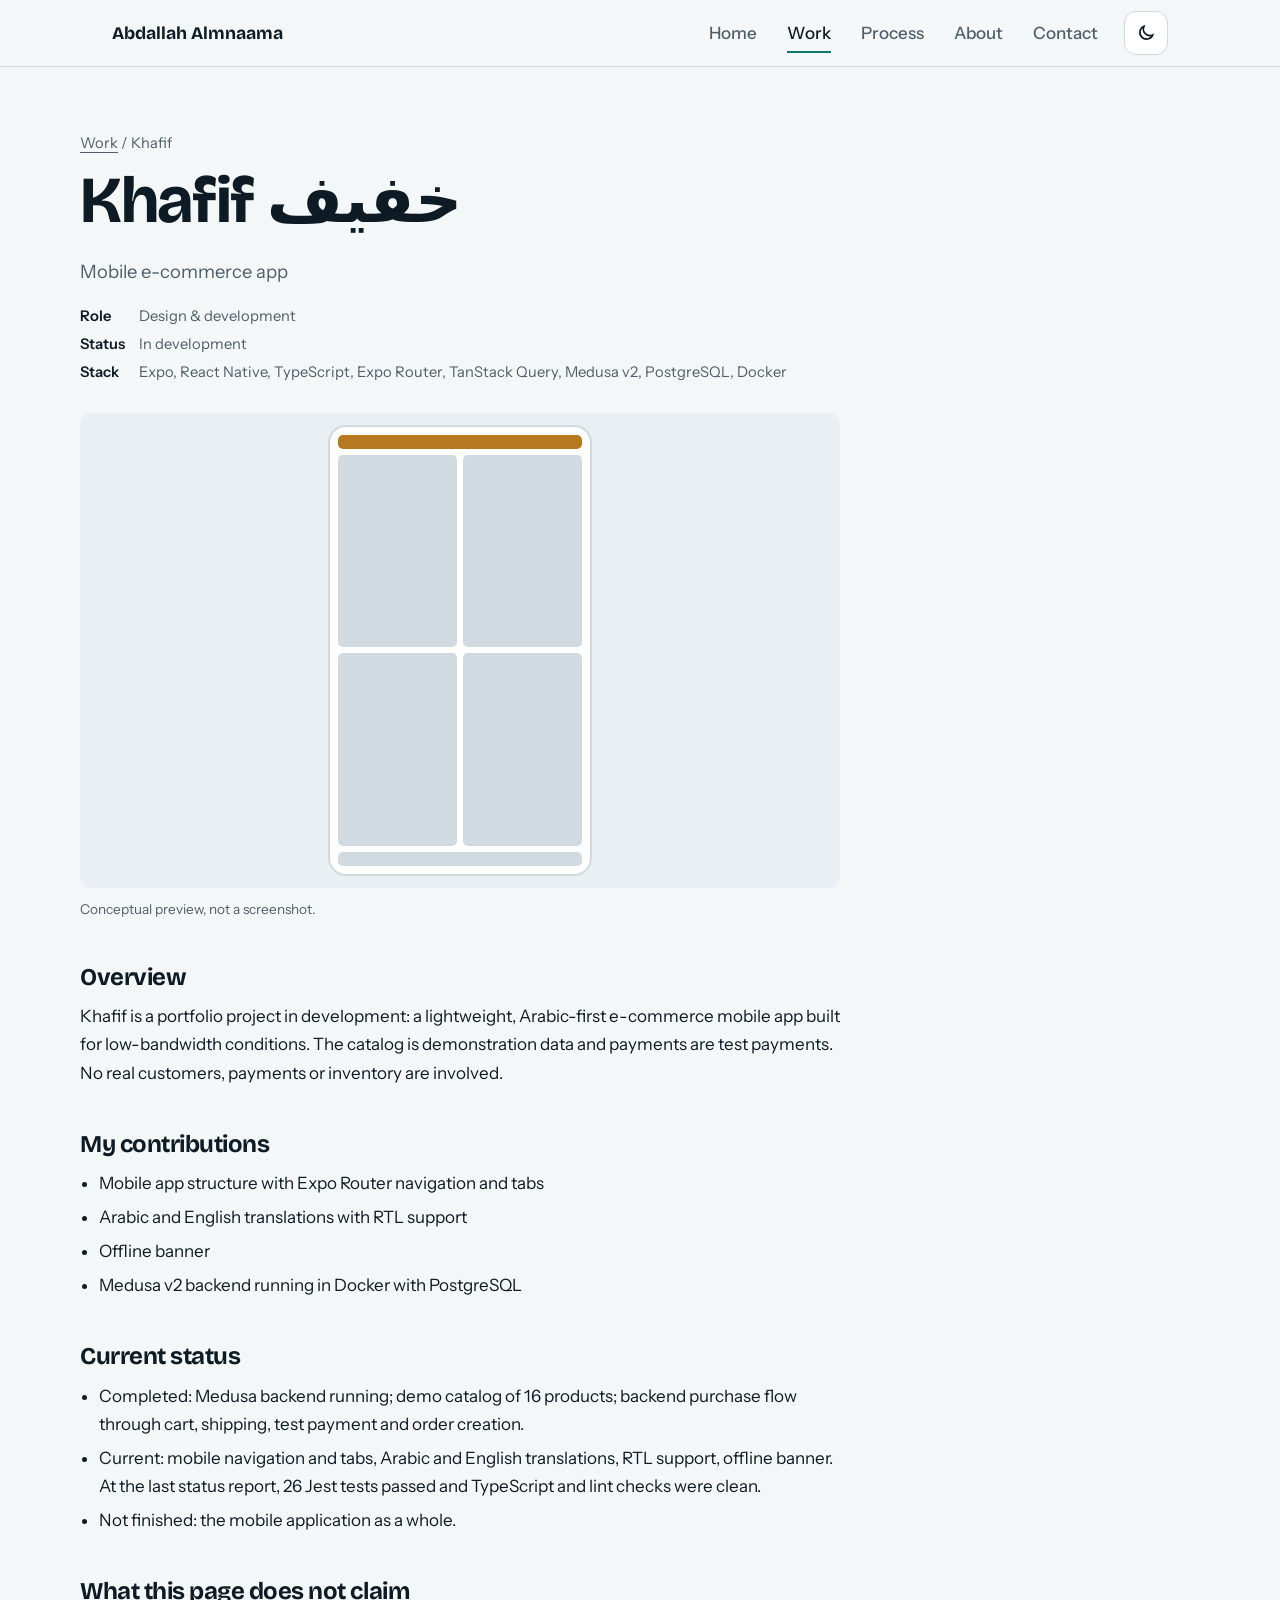
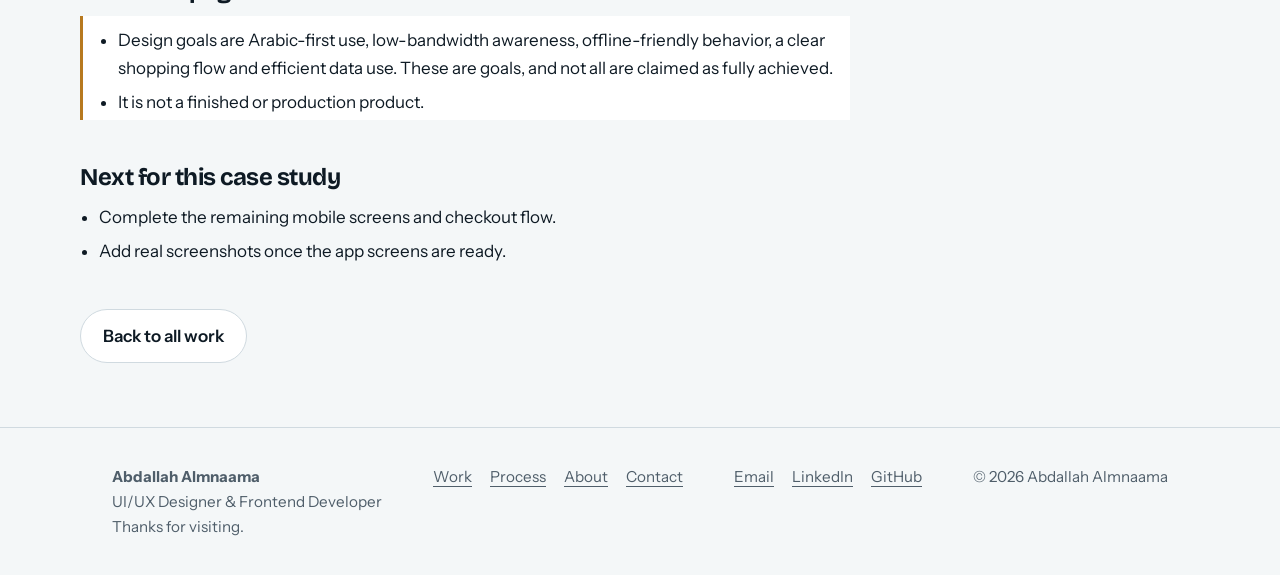
==== projects/khafif.html @ 8fb06981 "Initial portfolio site" ====
<!doctype html>
<html lang="en" data-theme="light">
<head>
<meta charset="utf-8"><meta name="viewport" content="width=device-width,initial-scale=1">
<title>Khafif case study · Abdallah Almnaama</title>
<meta name="description" content="A lightweight, Arabic-first, low-bandwidth shopping app, currently in development. The backend purchase flow works with demo data and test payments.">
<meta name="theme-color" content="#F4F7F8">
<meta property="og:type" content="website"><meta property="og:title" content="Khafif case study · Abdallah Almnaama"><meta property="og:description" content="A lightweight, Arabic-first, low-bandwidth shopping app, currently in development. The backend purchase flow works with demo data and test payments.">
<meta name="twitter:card" content="summary">
<link rel="icon" href="../assets/favicon.svg" type="image/svg+xml">
<link rel="preconnect" href="https://fonts.googleapis.com"><link rel="preconnect" href="https://fonts.gstatic.com" crossorigin>
<link rel="stylesheet" href="https://fonts.googleapis.com/css2?family=Bricolage+Grotesque:opsz,wght@12..96,500;12..96,700&family=Instrument+Sans:wght@400;500;600&display=swap">
<script>try{var t=localStorage.getItem('theme')||(matchMedia('(prefers-color-scheme: dark)').matches?'dark':'light');document.documentElement.dataset.theme=t}catch(e){}document.documentElement.classList.add('js')</script>
<link rel="stylesheet" href="../css/style.css">
<script src="../js/main.js" defer></script>
</head>
<body id="top">
<a class="skip" href="#main">Skip to content</a>
<header class="hd"><div class="w">
<a class="logo" href="../index.html">Abdallah Almnaama</a>
<nav class="nav" id="nav" aria-label="Primary"><a href="../index.html">Home</a><a href="../index.html#work" aria-current="true">Work</a><a href="../index.html#process">Process</a><a href="../index.html#about">About</a><a href="../index.html#contact">Contact</a></nav>
<button class="ib" id="theme" type="button" aria-label="Switch to dark theme"><svg class="moon" viewBox="0 0 24 24" aria-hidden="true"><path d="M20 14.5A8 8 0 0 1 9.5 4a8 8 0 1 0 10.5 10.5z"/></svg><svg class="sun" viewBox="0 0 24 24" aria-hidden="true"><circle cx="12" cy="12" r="4"/><path d="M12 2v2M12 20v2M4.9 4.9l1.4 1.4M17.7 17.7l1.4 1.4M2 12h2M20 12h2M4.9 19.1l1.4-1.4M17.7 6.3l1.4-1.4"/></svg></button>
<button class="ib menu" id="menu" type="button" aria-label="Menu" aria-expanded="false" aria-controls="nav"><svg viewBox="0 0 24 24" aria-hidden="true"><path d="M4 7h16M4 12h16M4 17h16"/></svg></button>
</div></header>
<main id="main" class="w cs"><p class="crumb"><a href="../index.html#work">Work</a> / Khafif</p>
<h1>Khafif <span lang="ar" dir="rtl">خفيف</span></h1><p class="lede">Mobile e-commerce app</p><dl class="facts"><dt>Role</dt><dd>Design &amp; development</dd><dt>Status</dt><dd>In development</dd><dt>Stack</dt><dd>Expo, React Native, TypeScript, Expo Router, TanStack Query, Medusa v2, PostgreSQL, Docker</dd></dl>
<div class="vis phone p3" role="img" aria-label="Conceptual mobile interface preview"><div class="ph"><span></span><div><i></i><i></i></div><div><i></i><i></i></div><span></span></div></div><small class="cap">Conceptual preview, not a screenshot.</small>
<section><h2>Overview</h2><p>Khafif is a portfolio project in development: a lightweight, Arabic-first e-commerce mobile app built for low-bandwidth conditions. The catalog is demonstration data and payments are test payments. No real customers, payments or inventory are involved.</p></section>
<section><h2>My contributions</h2><ul><li>Mobile app structure with Expo Router navigation and tabs</li><li>Arabic and English translations with RTL support</li><li>Offline banner</li><li>Medusa v2 backend running in Docker with PostgreSQL</li></ul></section>
<section><h2>Current status</h2><ul><li>Completed: Medusa backend running; demo catalog of 16 products; backend purchase flow through cart, shipping, test payment and order creation.</li><li>Current: mobile navigation and tabs, Arabic and English translations, RTL support, offline banner. At the last status report, 26 Jest tests passed and TypeScript and lint checks were clean.</li><li>Not finished: the mobile application as a whole.</li></ul></section>
<section><h2>What this page does not claim</h2><div class="note"><ul><li>Design goals are Arabic-first use, low-bandwidth awareness, offline-friendly behavior, a clear shopping flow and efficient data use. These are goals, and not all are claimed as fully achieved.</li><li>It is not a finished or production product.</li></ul></div></section>
<section><h2>Next for this case study</h2><ul><li>Complete the remaining mobile screens and checkout flow.</li><li>Add real screenshots once the app screens are ready.</li></ul></section>
<p style="margin-top:44px"><a class="btn" href="../index.html#work">Back to all work</a></p></main>
<footer class="ft"><div class="w">
<div><strong>Abdallah Almnaama</strong><br>UI/UX Designer &amp; Frontend Developer<br>Thanks for visiting.</div>
<ul aria-label="Footer"><li><a href="../index.html#work">Work</a></li><li><a href="../index.html#process">Process</a></li><li><a href="../index.html#about">About</a></li><li><a href="../index.html#contact">Contact</a></li></ul>
<ul aria-label="Social"><li><a href="mailto:abdallah4abood@gmail.com">Email</a></li><li><a href="https://www.linkedin.com/in/abdallah-almnaama-7575a737b/" target="_blank" rel="noopener">LinkedIn</a></li><li><a href="https://github.com/abdallah4abood-spec" target="_blank" rel="noopener">GitHub</a></li></ul>
<p>© <span id="y">2026</span> Abdallah Almnaama</p>
</div></footer>
</body></html>
---- css/style.css ----
:root{--bg:#F4F7F8;--sf:#fff;--sf2:#E9EFF2;--tx:#0E1A24;--mu:#4F5E6A;--ac:#0F766E;--ac2:#B7791F;--bd:#D0DAE0;--on:#fff;--r:14px;--sh:0 1px 2px rgba(14,26,36,.06),0 14px 34px -18px rgba(14,26,36,.22);--ease:cubic-bezier(.23,1,.32,1);--d:"Bricolage Grotesque",system-ui,"Noto Sans Arabic",Tahoma,sans-serif;--b:"Instrument Sans",system-ui,"Noto Sans Arabic",Tahoma,sans-serif;--w:1120px;color-scheme:light}
[data-theme=dark]{--bg:#0B1216;--sf:#121C22;--sf2:#18262E;--tx:#E8EFF2;--mu:#9AACB6;--ac:#3CC9B8;--ac2:#E3B04B;--bd:#27373F;--on:#04201C;--sh:0 1px 2px rgba(0,0,0,.4),0 16px 36px -18px rgba(0,0,0,.75);color-scheme:dark}
*{box-sizing:border-box;margin:0}
html{scroll-padding-top:84px}
@media (prefers-reduced-motion:no-preference){html{scroll-behavior:smooth}@view-transition{navigation:auto}}
body{background:var(--bg);color:var(--tx);font:400 1.0625rem/1.65 var(--b);transition:background-color .25s,color .25s}
a{color:inherit;text-underline-offset:4px}
:focus-visible{outline:3px solid var(--ac);outline-offset:3px;border-radius:6px}
.w{max-width:var(--w);margin:0 auto;padding:0 clamp(18px,4vw,32px)}
.skip{position:absolute;left:-999px}.skip:focus{left:12px;top:12px;z-index:20;background:var(--sf);padding:8px 14px}
h1,h2,h3{font-family:var(--d);letter-spacing:-.02em;line-height:1.1}
h1{font-size:clamp(2.3rem,5.6vw,4.1rem);font-weight:700;max-width:15ch}
h2{font-size:clamp(1.75rem,3.4vw,2.5rem);font-weight:700}
h3{font-size:1.35rem;font-weight:600}
.mu{color:var(--mu)}
/* header */
.hd{position:sticky;top:0;z-index:10;background:var(--bg);border-bottom:1px solid var(--bd)}
.hd .w{display:flex;align-items:center;gap:14px;min-height:66px}
.logo{font:700 1.1rem var(--d);text-decoration:none;margin-right:auto}
.nav{display:flex;gap:6px}
.nav a{position:relative;padding:8px 12px;text-decoration:none;color:var(--mu);font-weight:500}
.nav a::after{content:"";position:absolute;left:12px;right:12px;bottom:2px;height:2px;background:var(--ac);transform:scaleX(0);transition:transform .25s var(--ease)}
.nav a:hover{color:var(--tx)}.nav a[aria-current=true]{color:var(--tx)}.nav a[aria-current=true]::after{transform:scaleX(1)}
.ib{display:grid;place-items:center;width:44px;height:44px;border:1px solid var(--bd);border-radius:12px;background:var(--sf);color:var(--tx);cursor:pointer;transition:transform .12s ease-out}
.ib:active{transform:scale(.95)}
.ib svg{width:20px;height:20px;fill:none;stroke:currentColor;stroke-width:2;stroke-linecap:round}
.menu{display:none}
.sun{display:none}[data-theme=dark] .sun{display:block}[data-theme=dark] .moon{display:none}
/* buttons */
.btn{display:inline-block;padding:12px 22px;border-radius:999px;font-weight:600;text-decoration:none;border:1px solid var(--bd);background:var(--sf);color:var(--tx);transition:transform .12s ease-out,background-color .2s}
.btn.p{background:var(--ac);border-color:var(--ac);color:var(--on)}
.btn:active{transform:scale(.97)}
@media (hover:hover){.btn:hover{background:var(--sf2)}.btn.p:hover{background:var(--ac);filter:brightness(1.1)}}
/* sections */
.sec{padding:clamp(56px,9vw,104px) 0;border-top:1px solid var(--bd)}
.sub{margin-top:12px;max-width:56ch;color:var(--mu)}
.hero{display:grid;grid-template-columns:1.1fr 1fr;gap:clamp(28px,5vw,64px);align-items:center;padding:clamp(40px,7vw,88px) 0}
.lede{margin-top:20px;max-width:48ch;color:var(--mu);font-size:1.15rem}
.cta{margin-top:28px;display:flex;flex-wrap:wrap;gap:12px}
.panel{background:var(--sf);border:1px solid var(--bd);border-radius:var(--r);box-shadow:var(--sh);overflow:hidden}
.tabs{display:flex;border-bottom:1px solid var(--bd)}
.tabs button{flex:1;padding:12px;border:0;background:none;color:var(--mu);font:600 .95rem var(--b);cursor:pointer;border-bottom:2px solid transparent}
.tabs button[aria-selected=true]{color:var(--tx);border-color:var(--ac)}
.tp{padding:24px;min-height:228px}
.tp[hidden]{display:none}
.demo{display:grid;place-items:center;padding:26px;border:1px dashed var(--bd);border-radius:10px;background:var(--bg)}
.spec{margin-top:16px;display:flex;flex-wrap:wrap;gap:8px;list-style:none;padding:0;font-size:.88rem}
.spec li,.tag{padding:3px 11px;border:1px solid var(--bd);border-radius:999px;color:var(--mu);background:var(--bg)}
pre{font:.86rem/1.6 ui-monospace,Menlo,Consolas,monospace;overflow-x:auto;color:var(--tx)}
.cap{display:block;margin-top:10px;font-size:.85rem;color:var(--mu)}
/* projects */
.grid{margin-top:44px;display:grid;grid-template-columns:repeat(3,1fr);gap:24px}
.card{display:flex;flex-direction:column;background:var(--sf);border:1px solid var(--bd);border-radius:var(--r);padding:18px;box-shadow:var(--sh)}
.card h3{margin-top:18px}.card p{margin-top:10px;color:var(--mu);font-size:1rem}
.cat{margin-top:18px;font-size:.9rem;font-weight:600;color:var(--ac)}.cat+h3{margin-top:4px}
.tags{display:flex;flex-wrap:wrap;gap:6px;list-style:none;padding:0;margin-top:14px}.tag{font-size:.8rem}
.facts{margin-top:16px;display:grid;grid-template-columns:auto 1fr;gap:4px 14px;font-size:.92rem}
.facts dt{font-weight:600}.facts dd{color:var(--mu)}
.links{margin-top:auto;padding-top:20px;display:flex;flex-wrap:wrap;gap:8px 18px;font-weight:600}
.links a{color:var(--ac)}
.vis{--pa:var(--ac);aspect-ratio:16/10;display:grid;gap:8px;padding:12px;background:var(--sf2);border-radius:10px}
.vis i,.vis b{display:block;background:var(--bd);border-radius:6px}
.vis i:nth-child(3){background:var(--pa)}
.web{grid-template-columns:1fr 2fr;grid-template-rows:20px 1fr 1fr}.web b{grid-column:1/3}.web i:nth-child(2){grid-row:2/4}
.phone{place-items:center}.ph{width:36%;height:100%;display:grid;grid-template-rows:14px 1fr 1fr 14px;gap:6px;padding:8px;background:var(--sf);border:2px solid var(--bd);border-radius:18px}
.ph span{display:block;background:var(--bd);border-radius:5px}.ph span:nth-child(1){background:var(--pa)}
.ph div{display:grid;grid-template-columns:1fr 1fr;gap:6px}.ph div i{border-radius:5px}
.p2{--pa:#2F5DD0}.p3{--pa:#B7791F}[data-theme=dark] .p2{--pa:#7FA2FF}[data-theme=dark] .p3{--pa:#E3B04B}
/* process, skills, about */
.steps{margin-top:40px;list-style:none;padding:0;display:grid;grid-template-columns:repeat(5,1fr);gap:16px;counter-reset:s}
.steps li{counter-increment:s;padding:18px;border-top:2px solid var(--ac);background:var(--sf);border-radius:0 0 var(--r) var(--r)}
.steps li::before{content:counter(s,decimal-leading-zero);display:block;font:700 .95rem var(--d);color:var(--ac)}
.steps h3{font-size:1.15rem;margin-top:6px}.steps p{margin-top:6px;color:var(--mu);font-size:.95rem}
.sk{margin-top:40px;display:grid;grid-template-columns:repeat(2,1fr);gap:28px 40px}
.sk h3{font-size:1.1rem}.sk .tags{margin-top:10px}.sk p{margin-top:8px;font-size:.92rem;color:var(--mu)}
.two{display:grid;grid-template-columns:1fr 1.2fr;gap:clamp(24px,5vw,64px)}.two p+p{margin-top:14px}
.mail{display:inline-block;margin-top:22px;font:700 clamp(1.3rem,4vw,2.3rem) var(--d);text-decoration-color:var(--ac);text-decoration-thickness:2px;word-break:break-all}
.ft{padding:36px 0;border-top:1px solid var(--bd);font-size:.95rem;color:var(--mu)}
.ft .w{display:flex;flex-wrap:wrap;gap:16px 40px;justify-content:space-between}
.ft ul{list-style:none;padding:0;display:flex;flex-wrap:wrap;gap:6px 18px}
/* case study */
.cs{padding:clamp(32px,6vw,64px) 0}.cs h1{max-width:none;margin-top:10px}.cs section{margin-top:44px;max-width:70ch}.cs h2{font-size:1.5rem;margin-bottom:12px}.cs ul{padding-left:1.2rem}.cs li{margin-top:6px}
.cs .vis{max-width:760px;margin-top:28px}
.note{border-left:3px solid var(--ac2);padding:4px 16px;background:var(--sf)}
.crumb{font-size:.92rem;color:var(--mu)}
/* motion */
.js .rv{opacity:0;transform:translateY(10px);transition:opacity .45s var(--ease),transform .45s var(--ease)}
.js .rv.in{opacity:1;transform:none}
@media (hover:hover) and (pointer:fine){.card{transition:transform .2s var(--ease)}.card:hover{transform:translateY(-4px)}}
@media (prefers-reduced-motion:reduce){*{transition:none!important}.js .rv{opacity:1;transform:none}}
/* responsive */
@media (max-width:980px){.grid{grid-template-columns:1fr 1fr}.steps{grid-template-columns:1fr 1fr}}
@media (max-width:820px){
 .menu{display:grid}
 .nav{display:none;position:absolute;top:66px;left:0;right:0;flex-direction:column;background:var(--bg);border-bottom:1px solid var(--bd);padding:8px clamp(18px,4vw,32px) 16px}
 .nav[data-open]{display:flex}.nav a{padding:14px 4px;border-bottom:1px solid var(--bd)}.nav a::after{display:none}
 .nav a[aria-current=true]{color:var(--ac)}
 .hero,.two,.sk{grid-template-columns:1fr}}
@media (max-width:620px){.grid,.steps{grid-template-columns:1fr}.cta .btn{flex:1;text-align:center}}
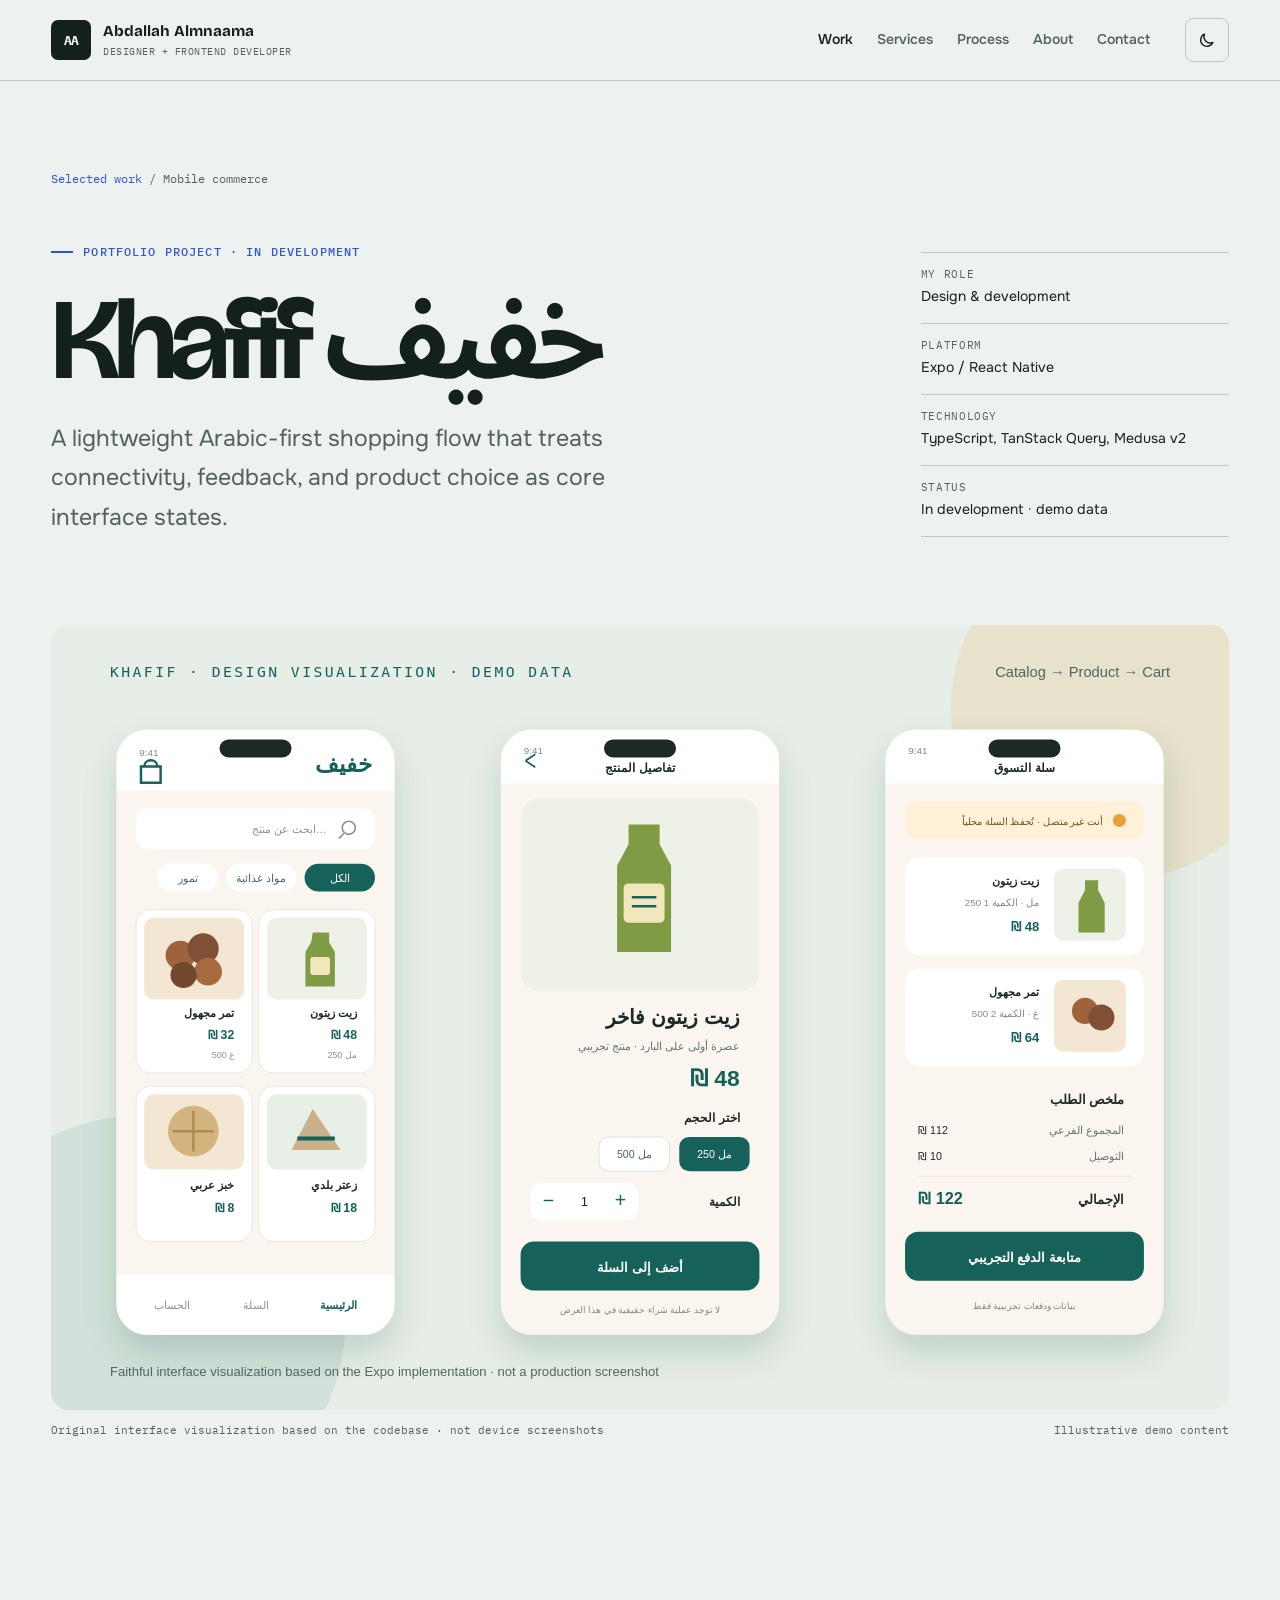
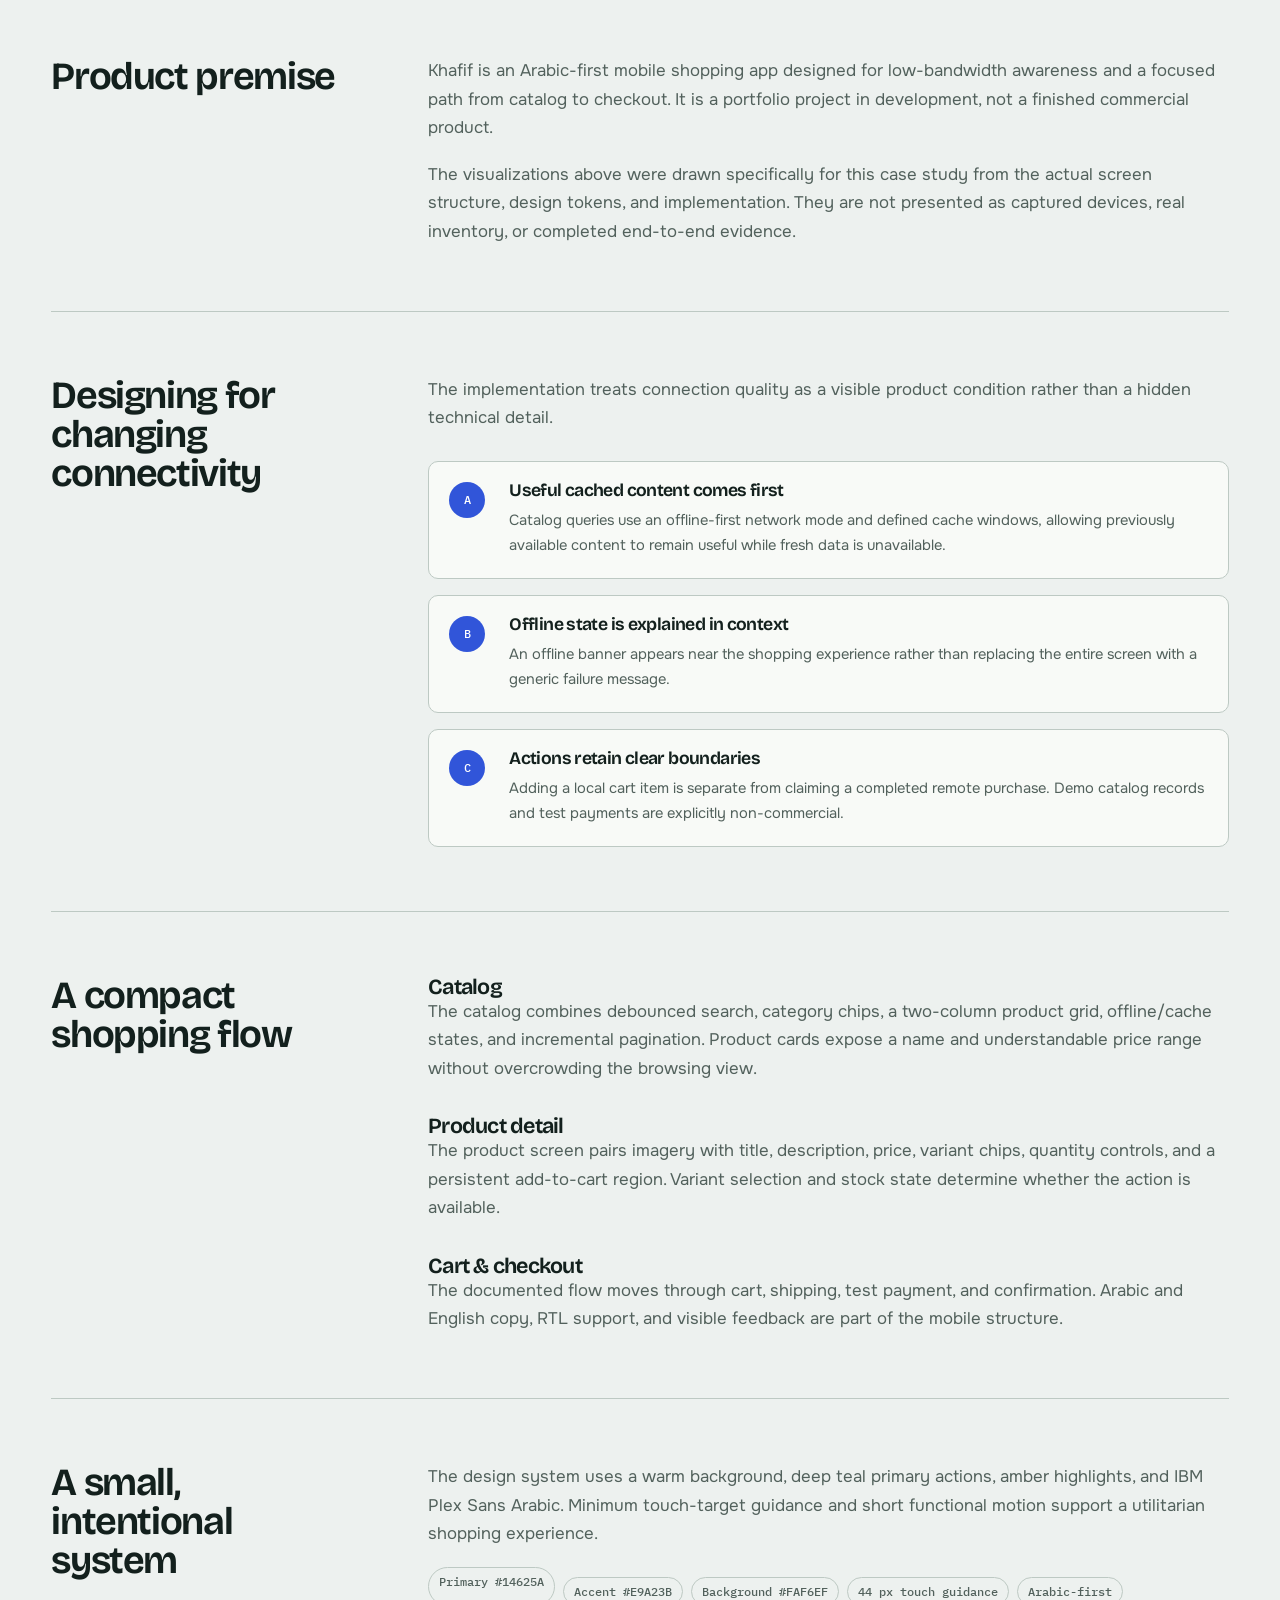
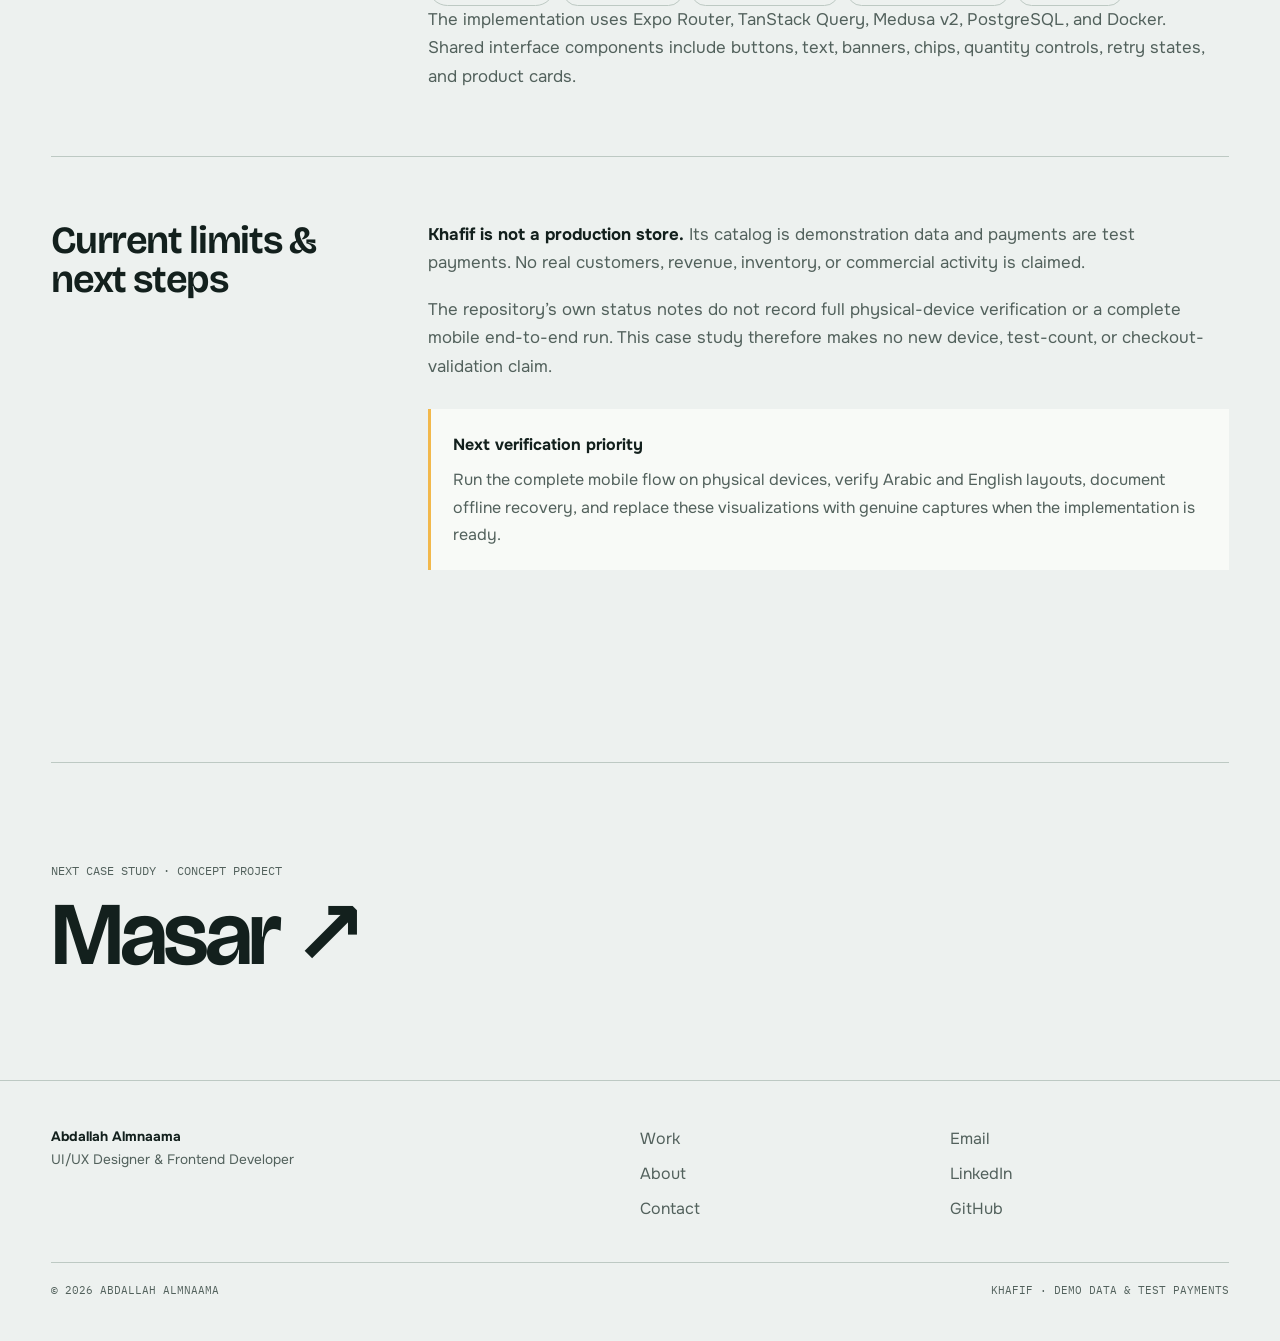
==== commit 6f25805f: "Redesign portfolio around visual product case studies" ====
--- a/projects/khafif.html
+++ b/projects/khafif.html
@@ -1,40 +1,69 @@
 <!doctype html>
 <html lang="en" data-theme="light">
 <head>
-<meta charset="utf-8"><meta name="viewport" content="width=device-width,initial-scale=1">
-<title>Khafif case study · Abdallah Almnaama</title>
-<meta name="description" content="A lightweight, Arabic-first, low-bandwidth shopping app, currently in development. The backend purchase flow works with demo data and test payments.">
-<meta name="theme-color" content="#F4F7F8">
-<meta property="og:type" content="website"><meta property="og:title" content="Khafif case study · Abdallah Almnaama"><meta property="og:description" content="A lightweight, Arabic-first, low-bandwidth shopping app, currently in development. The backend purchase flow works with demo data and test payments.">
-<meta name="twitter:card" content="summary">
-<link rel="icon" href="../assets/favicon.svg" type="image/svg+xml">
-<link rel="preconnect" href="https://fonts.googleapis.com"><link rel="preconnect" href="https://fonts.gstatic.com" crossorigin>
-<link rel="stylesheet" href="https://fonts.googleapis.com/css2?family=Bricolage+Grotesque:opsz,wght@12..96,500;12..96,700&family=Instrument+Sans:wght@400;500;600&display=swap">
-<script>try{var t=localStorage.getItem('theme')||(matchMedia('(prefers-color-scheme: dark)').matches?'dark':'light');document.documentElement.dataset.theme=t}catch(e){}document.documentElement.classList.add('js')</script>
-<link rel="stylesheet" href="../css/style.css">
-<script src="../js/main.js" defer></script>
+  <meta charset="utf-8"><meta name="viewport" content="width=device-width, initial-scale=1">
+  <title>Khafif — Low-bandwidth mobile commerce case study | Abdallah Almnaama</title>
+  <meta name="description" content="Khafif case study: Arabic-first Expo shopping flows, offline-aware states, mobile UI design, and honest in-development boundaries.">
+  <meta name="theme-color" content="#edf1ef"><link rel="canonical" href="https://abdallah4abood-spec.github.io/portfolio-UI-UX-Designer/projects/khafif.html">
+  <meta property="og:type" content="article"><meta property="og:title" content="Khafif — Mobile commerce case study"><meta property="og:description" content="An implementation-aware visualization of an Arabic-first, low-bandwidth shopping app."><meta property="og:image" content="https://abdallah4abood-spec.github.io/portfolio-UI-UX-Designer/assets/og-image.png"><meta name="twitter:card" content="summary_large_image">
+  <link rel="icon" href="../assets/favicon.svg" type="image/svg+xml"><link rel="preconnect" href="https://fonts.googleapis.com"><link rel="preconnect" href="https://fonts.gstatic.com" crossorigin>
+  <link href="https://fonts.googleapis.com/css2?family=Bricolage+Grotesque:opsz,wght@12..96,500;12..96,600;12..96,700&family=IBM+Plex+Mono:wght@400;500&family=Noto+Sans+Arabic:wght@400;600;700&family=Onest:wght@400;500;600;700&display=swap" rel="stylesheet">
+  <script>try{var t=localStorage.getItem('theme')||(matchMedia('(prefers-color-scheme: dark)').matches?'dark':'light');document.documentElement.dataset.theme=t}catch(e){}document.documentElement.classList.add('js')</script>
+  <link rel="stylesheet" href="../css/style.css"><script src="../js/main.js" defer></script>
 </head>
 <body id="top">
-<a class="skip" href="#main">Skip to content</a>
-<header class="hd"><div class="w">
-<a class="logo" href="../index.html">Abdallah Almnaama</a>
-<nav class="nav" id="nav" aria-label="Primary"><a href="../index.html">Home</a><a href="../index.html#work" aria-current="true">Work</a><a href="../index.html#process">Process</a><a href="../index.html#about">About</a><a href="../index.html#contact">Contact</a></nav>
-<button class="ib" id="theme" type="button" aria-label="Switch to dark theme"><svg class="moon" viewBox="0 0 24 24" aria-hidden="true"><path d="M20 14.5A8 8 0 0 1 9.5 4a8 8 0 1 0 10.5 10.5z"/></svg><svg class="sun" viewBox="0 0 24 24" aria-hidden="true"><circle cx="12" cy="12" r="4"/><path d="M12 2v2M12 20v2M4.9 4.9l1.4 1.4M17.7 17.7l1.4 1.4M2 12h2M20 12h2M4.9 19.1l1.4-1.4M17.7 6.3l1.4-1.4"/></svg></button>
-<button class="ib menu" id="menu" type="button" aria-label="Menu" aria-expanded="false" aria-controls="nav"><svg viewBox="0 0 24 24" aria-hidden="true"><path d="M4 7h16M4 12h16M4 17h16"/></svg></button>
-</div></header>
-<main id="main" class="w cs"><p class="crumb"><a href="../index.html#work">Work</a> / Khafif</p>
-<h1>Khafif <span lang="ar" dir="rtl">خفيف</span></h1><p class="lede">Mobile e-commerce app</p><dl class="facts"><dt>Role</dt><dd>Design &amp; development</dd><dt>Status</dt><dd>In development</dd><dt>Stack</dt><dd>Expo, React Native, TypeScript, Expo Router, TanStack Query, Medusa v2, PostgreSQL, Docker</dd></dl>
-<div class="vis phone p3" role="img" aria-label="Conceptual mobile interface preview"><div class="ph"><span></span><div><i></i><i></i></div><div><i></i><i></i></div><span></span></div></div><small class="cap">Conceptual preview, not a screenshot.</small>
-<section><h2>Overview</h2><p>Khafif is a portfolio project in development: a lightweight, Arabic-first e-commerce mobile app built for low-bandwidth conditions. The catalog is demonstration data and payments are test payments. No real customers, payments or inventory are involved.</p></section>
-<section><h2>My contributions</h2><ul><li>Mobile app structure with Expo Router navigation and tabs</li><li>Arabic and English translations with RTL support</li><li>Offline banner</li><li>Medusa v2 backend running in Docker with PostgreSQL</li></ul></section>
-<section><h2>Current status</h2><ul><li>Completed: Medusa backend running; demo catalog of 16 products; backend purchase flow through cart, shipping, test payment and order creation.</li><li>Current: mobile navigation and tabs, Arabic and English translations, RTL support, offline banner. At the last status report, 26 Jest tests passed and TypeScript and lint checks were clean.</li><li>Not finished: the mobile application as a whole.</li></ul></section>
-<section><h2>What this page does not claim</h2><div class="note"><ul><li>Design goals are Arabic-first use, low-bandwidth awareness, offline-friendly behavior, a clear shopping flow and efficient data use. These are goals, and not all are claimed as fully achieved.</li><li>It is not a finished or production product.</li></ul></div></section>
-<section><h2>Next for this case study</h2><ul><li>Complete the remaining mobile screens and checkout flow.</li><li>Add real screenshots once the app screens are ready.</li></ul></section>
-<p style="margin-top:44px"><a class="btn" href="../index.html#work">Back to all work</a></p></main>
-<footer class="ft"><div class="w">
-<div><strong>Abdallah Almnaama</strong><br>UI/UX Designer &amp; Frontend Developer<br>Thanks for visiting.</div>
-<ul aria-label="Footer"><li><a href="../index.html#work">Work</a></li><li><a href="../index.html#process">Process</a></li><li><a href="../index.html#about">About</a></li><li><a href="../index.html#contact">Contact</a></li></ul>
-<ul aria-label="Social"><li><a href="mailto:abdallah4abood@gmail.com">Email</a></li><li><a href="https://www.linkedin.com/in/abdallah-almnaama-7575a737b/" target="_blank" rel="noopener">LinkedIn</a></li><li><a href="https://github.com/abdallah4abood-spec" target="_blank" rel="noopener">GitHub</a></li></ul>
-<p>© <span id="y">2026</span> Abdallah Almnaama</p>
-</div></footer>
-</body></html>
+  <a class="skip-link" href="#main">Skip to content</a>
+  <header class="site-header"><div class="shell header-inner">
+    <a class="brand" href="../index.html" aria-label="Abdallah Almnaama, home"><span class="brand-mark" aria-hidden="true">AA</span><span class="brand-copy"><strong>Abdallah Almnaama</strong><small>Designer + Frontend Developer</small></span></a>
+    <nav class="site-nav" id="nav" aria-label="Primary navigation"><a href="../index.html#work" aria-current="true">Work</a><a href="../index.html#services">Services</a><a href="../index.html#process">Process</a><a href="../index.html#about">About</a><a href="../index.html#contact">Contact</a></nav>
+    <button class="icon-button" id="theme" type="button" aria-label="Switch to dark theme" aria-pressed="false"><svg class="moon-icon" viewBox="0 0 24 24" aria-hidden="true"><path d="M20 14.5A8 8 0 0 1 9.5 4a8 8 0 1 0 10.5 10.5z"/></svg><svg class="sun-icon" viewBox="0 0 24 24" aria-hidden="true"><circle cx="12" cy="12" r="4"/><path d="M12 2v2M12 20v2M4.9 4.9l1.4 1.4M17.7 17.7l1.4 1.4M2 12h2M20 12h2M4.9 19.1l1.4-1.4M17.7 6.3l1.4-1.4"/></svg></button>
+    <button class="icon-button menu-toggle" id="menu" type="button" aria-label="Open navigation" aria-expanded="false" aria-controls="nav"><svg viewBox="0 0 24 24" aria-hidden="true"><path d="M4 7h16M4 12h16M4 17h16"/></svg></button>
+  </div></header>
+
+  <main id="main"><article>
+    <header class="shell case-hero">
+      <p class="breadcrumb"><a href="../index.html#work">Selected work</a> / Mobile commerce</p>
+      <div class="case-heading"><div><p class="eyebrow">Portfolio project · In development</p><h1>Khafif <span lang="ar" dir="rtl">خفيف</span></h1><p class="case-kicker">A lightweight Arabic-first shopping flow that treats connectivity, feedback, and product choice as core interface states.</p></div>
+      <dl class="case-meta"><div><dt>My role</dt><dd>Design &amp; development</dd></div><div><dt>Platform</dt><dd>Expo / React Native</dd></div><div><dt>Technology</dt><dd>TypeScript, TanStack Query, Medusa v2</dd></div><div><dt>Status</dt><dd>In development · demo data</dd></div></dl></div>
+      <figure class="case-cover"><img src="../assets/projects/khafif-screens.svg" width="1440" height="960" alt="Original design visualization of Khafif catalog, product detail, and cart screens based on the implementation"><figcaption class="figure-caption"><span>Original interface visualization based on the codebase · not device screenshots</span><span>Illustrative demo content</span></figcaption></figure>
+    </header>
+
+    <div class="shell case-body">
+      <section class="case-section"><h2>Product premise</h2><div class="case-content">
+        <p>Khafif is an Arabic-first mobile shopping app designed for low-bandwidth awareness and a focused path from catalog to checkout. It is a portfolio project in development, not a finished commercial product.</p>
+        <p>The visualizations above were drawn specifically for this case study from the actual screen structure, design tokens, and implementation. They are not presented as captured devices, real inventory, or completed end-to-end evidence.</p>
+      </div></section>
+
+      <section class="case-section"><h2>Designing for changing connectivity</h2><div class="case-content">
+        <p>The implementation treats connection quality as a visible product condition rather than a hidden technical detail.</p>
+        <div class="decision-list">
+          <article class="decision"><span class="decision-index">A</span><div><h3>Useful cached content comes first</h3><p>Catalog queries use an offline-first network mode and defined cache windows, allowing previously available content to remain useful while fresh data is unavailable.</p></div></article>
+          <article class="decision"><span class="decision-index">B</span><div><h3>Offline state is explained in context</h3><p>An offline banner appears near the shopping experience rather than replacing the entire screen with a generic failure message.</p></div></article>
+          <article class="decision"><span class="decision-index">C</span><div><h3>Actions retain clear boundaries</h3><p>Adding a local cart item is separate from claiming a completed remote purchase. Demo catalog records and test payments are explicitly non-commercial.</p></div></article>
+        </div>
+      </div></section>
+
+      <section class="case-section"><h2>A compact shopping flow</h2><div class="case-content">
+        <h3>Catalog</h3><p>The catalog combines debounced search, category chips, a two-column product grid, offline/cache states, and incremental pagination. Product cards expose a name and understandable price range without overcrowding the browsing view.</p>
+        <h3>Product detail</h3><p>The product screen pairs imagery with title, description, price, variant chips, quantity controls, and a persistent add-to-cart region. Variant selection and stock state determine whether the action is available.</p>
+        <h3>Cart &amp; checkout</h3><p>The documented flow moves through cart, shipping, test payment, and confirmation. Arabic and English copy, RTL support, and visible feedback are part of the mobile structure.</p>
+      </div></section>
+
+      <section class="case-section"><h2>A small, intentional system</h2><div class="case-content">
+        <p>The design system uses a warm background, deep teal primary actions, amber highlights, and IBM Plex Sans Arabic. Minimum touch-target guidance and short functional motion support a utilitarian shopping experience.</p>
+        <ul class="pill-list" aria-label="Design system attributes"><li>Primary #14625A</li><li>Accent #E9A23B</li><li>Background #FAF6EF</li><li>44 px touch guidance</li><li>Arabic-first</li></ul>
+        <p>The implementation uses Expo Router, TanStack Query, Medusa v2, PostgreSQL, and Docker. Shared interface components include buttons, text, banners, chips, quantity controls, retry states, and product cards.</p>
+      </div></section>
+
+      <section class="case-section"><h2>Current limits &amp; next steps</h2><div class="case-content">
+        <p><strong>Khafif is not a production store.</strong> Its catalog is demonstration data and payments are test payments. No real customers, revenue, inventory, or commercial activity is claimed.</p>
+        <p>The repository’s own status notes do not record full physical-device verification or a complete mobile end-to-end run. This case study therefore makes no new device, test-count, or checkout-validation claim.</p>
+        <div class="boundary-note"><strong>Next verification priority</strong><p>Run the complete mobile flow on physical devices, verify Arabic and English layouts, document offline recovery, and replace these visualizations with genuine captures when the implementation is ready.</p></div>
+      </div></section>
+    </div>
+    <a class="shell next-project" href="masar.html"><span>Next case study · Concept Project</span><strong>Masar ↗</strong></a>
+  </article></main>
+
+  <footer class="site-footer"><div class="shell"><div class="footer-grid"><div><p><strong>Abdallah Almnaama</strong><br>UI/UX Designer &amp; Frontend Developer</p></div><ul class="footer-links" aria-label="Footer navigation"><li><a href="../index.html#work">Work</a></li><li><a href="../index.html#about">About</a></li><li><a href="../index.html#contact">Contact</a></li></ul><ul class="footer-links" aria-label="Social links"><li><a href="mailto:abdallah4abood@gmail.com">Email</a></li><li><a href="https://www.linkedin.com/in/abdallah-almnaama-7575a737b/" target="_blank" rel="noopener">LinkedIn</a></li><li><a href="https://github.com/abdallah4abood-spec" target="_blank" rel="noopener">GitHub</a></li></ul></div><div class="footer-bottom"><span>© <span id="year">2026</span> Abdallah Almnaama</span><span>Khafif · Demo data &amp; test payments</span></div></div></footer>
+</body>
+</html>
--- a/css/style.css
+++ b/css/style.css
@@ -1,99 +1,364 @@
-:root{--bg:#F4F7F8;--sf:#fff;--sf2:#E9EFF2;--tx:#0E1A24;--mu:#4F5E6A;--ac:#0F766E;--ac2:#B7791F;--bd:#D0DAE0;--on:#fff;--r:14px;--sh:0 1px 2px rgba(14,26,36,.06),0 14px 34px -18px rgba(14,26,36,.22);--ease:cubic-bezier(.23,1,.32,1);--d:"Bricolage Grotesque",system-ui,"Noto Sans Arabic",Tahoma,sans-serif;--b:"Instrument Sans",system-ui,"Noto Sans Arabic",Tahoma,sans-serif;--w:1120px;color-scheme:light}
-[data-theme=dark]{--bg:#0B1216;--sf:#121C22;--sf2:#18262E;--tx:#E8EFF2;--mu:#9AACB6;--ac:#3CC9B8;--ac2:#E3B04B;--bd:#27373F;--on:#04201C;--sh:0 1px 2px rgba(0,0,0,.4),0 16px 36px -18px rgba(0,0,0,.75);color-scheme:dark}
-*{box-sizing:border-box;margin:0}
-html{scroll-padding-top:84px}
-@media (prefers-reduced-motion:no-preference){html{scroll-behavior:smooth}@view-transition{navigation:auto}}
-body{background:var(--bg);color:var(--tx);font:400 1.0625rem/1.65 var(--b);transition:background-color .25s,color .25s}
-a{color:inherit;text-underline-offset:4px}
-:focus-visible{outline:3px solid var(--ac);outline-offset:3px;border-radius:6px}
-.w{max-width:var(--w);margin:0 auto;padding:0 clamp(18px,4vw,32px)}
-.skip{position:absolute;left:-999px}.skip:focus{left:12px;top:12px;z-index:20;background:var(--sf);padding:8px 14px}
-h1,h2,h3{font-family:var(--d);letter-spacing:-.02em;line-height:1.1}
-h1{font-size:clamp(2.3rem,5.6vw,4.1rem);font-weight:700;max-width:15ch}
-h2{font-size:clamp(1.75rem,3.4vw,2.5rem);font-weight:700}
-h3{font-size:1.35rem;font-weight:600}
-.mu{color:var(--mu)}
-/* header */
-.hd{position:sticky;top:0;z-index:10;background:var(--bg);border-bottom:1px solid var(--bd)}
-.hd .w{display:flex;align-items:center;gap:14px;min-height:66px}
-.logo{font:700 1.1rem var(--d);text-decoration:none;margin-right:auto}
-.nav{display:flex;gap:6px}
-.nav a{position:relative;padding:8px 12px;text-decoration:none;color:var(--mu);font-weight:500}
-.nav a::after{content:"";position:absolute;left:12px;right:12px;bottom:2px;height:2px;background:var(--ac);transform:scaleX(0);transition:transform .25s var(--ease)}
-.nav a:hover{color:var(--tx)}.nav a[aria-current=true]{color:var(--tx)}.nav a[aria-current=true]::after{transform:scaleX(1)}
-.ib{display:grid;place-items:center;width:44px;height:44px;border:1px solid var(--bd);border-radius:12px;background:var(--sf);color:var(--tx);cursor:pointer;transition:transform .12s ease-out}
-.ib:active{transform:scale(.95)}
-.ib svg{width:20px;height:20px;fill:none;stroke:currentColor;stroke-width:2;stroke-linecap:round}
-.menu{display:none}
-.sun{display:none}[data-theme=dark] .sun{display:block}[data-theme=dark] .moon{display:none}
-/* buttons */
-.btn{display:inline-block;padding:12px 22px;border-radius:999px;font-weight:600;text-decoration:none;border:1px solid var(--bd);background:var(--sf);color:var(--tx);transition:transform .12s ease-out,background-color .2s}
-.btn.p{background:var(--ac);border-color:var(--ac);color:var(--on)}
-.btn:active{transform:scale(.97)}
-@media (hover:hover){.btn:hover{background:var(--sf2)}.btn.p:hover{background:var(--ac);filter:brightness(1.1)}}
-/* sections */
-.sec{padding:clamp(56px,9vw,104px) 0;border-top:1px solid var(--bd)}
-.sub{margin-top:12px;max-width:56ch;color:var(--mu)}
-.hero{display:grid;grid-template-columns:1.1fr 1fr;gap:clamp(28px,5vw,64px);align-items:center;padding:clamp(40px,7vw,88px) 0}
-.lede{margin-top:20px;max-width:48ch;color:var(--mu);font-size:1.15rem}
-.cta{margin-top:28px;display:flex;flex-wrap:wrap;gap:12px}
-.panel{background:var(--sf);border:1px solid var(--bd);border-radius:var(--r);box-shadow:var(--sh);overflow:hidden}
-.tabs{display:flex;border-bottom:1px solid var(--bd)}
-.tabs button{flex:1;padding:12px;border:0;background:none;color:var(--mu);font:600 .95rem var(--b);cursor:pointer;border-bottom:2px solid transparent}
-.tabs button[aria-selected=true]{color:var(--tx);border-color:var(--ac)}
-.tp{padding:24px;min-height:228px}
-.tp[hidden]{display:none}
-.demo{display:grid;place-items:center;padding:26px;border:1px dashed var(--bd);border-radius:10px;background:var(--bg)}
-.spec{margin-top:16px;display:flex;flex-wrap:wrap;gap:8px;list-style:none;padding:0;font-size:.88rem}
-.spec li,.tag{padding:3px 11px;border:1px solid var(--bd);border-radius:999px;color:var(--mu);background:var(--bg)}
-pre{font:.86rem/1.6 ui-monospace,Menlo,Consolas,monospace;overflow-x:auto;color:var(--tx)}
-.cap{display:block;margin-top:10px;font-size:.85rem;color:var(--mu)}
-/* projects */
-.grid{margin-top:44px;display:grid;grid-template-columns:repeat(3,1fr);gap:24px}
-.card{display:flex;flex-direction:column;background:var(--sf);border:1px solid var(--bd);border-radius:var(--r);padding:18px;box-shadow:var(--sh)}
-.card h3{margin-top:18px}.card p{margin-top:10px;color:var(--mu);font-size:1rem}
-.cat{margin-top:18px;font-size:.9rem;font-weight:600;color:var(--ac)}.cat+h3{margin-top:4px}
-.tags{display:flex;flex-wrap:wrap;gap:6px;list-style:none;padding:0;margin-top:14px}.tag{font-size:.8rem}
-.facts{margin-top:16px;display:grid;grid-template-columns:auto 1fr;gap:4px 14px;font-size:.92rem}
-.facts dt{font-weight:600}.facts dd{color:var(--mu)}
-.links{margin-top:auto;padding-top:20px;display:flex;flex-wrap:wrap;gap:8px 18px;font-weight:600}
-.links a{color:var(--ac)}
-.vis{--pa:var(--ac);aspect-ratio:16/10;display:grid;gap:8px;padding:12px;background:var(--sf2);border-radius:10px}
-.vis i,.vis b{display:block;background:var(--bd);border-radius:6px}
-.vis i:nth-child(3){background:var(--pa)}
-.web{grid-template-columns:1fr 2fr;grid-template-rows:20px 1fr 1fr}.web b{grid-column:1/3}.web i:nth-child(2){grid-row:2/4}
-.phone{place-items:center}.ph{width:36%;height:100%;display:grid;grid-template-rows:14px 1fr 1fr 14px;gap:6px;padding:8px;background:var(--sf);border:2px solid var(--bd);border-radius:18px}
-.ph span{display:block;background:var(--bd);border-radius:5px}.ph span:nth-child(1){background:var(--pa)}
-.ph div{display:grid;grid-template-columns:1fr 1fr;gap:6px}.ph div i{border-radius:5px}
-.p2{--pa:#2F5DD0}.p3{--pa:#B7791F}[data-theme=dark] .p2{--pa:#7FA2FF}[data-theme=dark] .p3{--pa:#E3B04B}
-/* process, skills, about */
-.steps{margin-top:40px;list-style:none;padding:0;display:grid;grid-template-columns:repeat(5,1fr);gap:16px;counter-reset:s}
-.steps li{counter-increment:s;padding:18px;border-top:2px solid var(--ac);background:var(--sf);border-radius:0 0 var(--r) var(--r)}
-.steps li::before{content:counter(s,decimal-leading-zero);display:block;font:700 .95rem var(--d);color:var(--ac)}
-.steps h3{font-size:1.15rem;margin-top:6px}.steps p{margin-top:6px;color:var(--mu);font-size:.95rem}
-.sk{margin-top:40px;display:grid;grid-template-columns:repeat(2,1fr);gap:28px 40px}
-.sk h3{font-size:1.1rem}.sk .tags{margin-top:10px}.sk p{margin-top:8px;font-size:.92rem;color:var(--mu)}
-.two{display:grid;grid-template-columns:1fr 1.2fr;gap:clamp(24px,5vw,64px)}.two p+p{margin-top:14px}
-.mail{display:inline-block;margin-top:22px;font:700 clamp(1.3rem,4vw,2.3rem) var(--d);text-decoration-color:var(--ac);text-decoration-thickness:2px;word-break:break-all}
-.ft{padding:36px 0;border-top:1px solid var(--bd);font-size:.95rem;color:var(--mu)}
-.ft .w{display:flex;flex-wrap:wrap;gap:16px 40px;justify-content:space-between}
-.ft ul{list-style:none;padding:0;display:flex;flex-wrap:wrap;gap:6px 18px}
-/* case study */
-.cs{padding:clamp(32px,6vw,64px) 0}.cs h1{max-width:none;margin-top:10px}.cs section{margin-top:44px;max-width:70ch}.cs h2{font-size:1.5rem;margin-bottom:12px}.cs ul{padding-left:1.2rem}.cs li{margin-top:6px}
-.cs .vis{max-width:760px;margin-top:28px}
-.note{border-left:3px solid var(--ac2);padding:4px 16px;background:var(--sf)}
-.crumb{font-size:.92rem;color:var(--mu)}
-/* motion */
-.js .rv{opacity:0;transform:translateY(10px);transition:opacity .45s var(--ease),transform .45s var(--ease)}
-.js .rv.in{opacity:1;transform:none}
-@media (hover:hover) and (pointer:fine){.card{transition:transform .2s var(--ease)}.card:hover{transform:translateY(-4px)}}
-@media (prefers-reduced-motion:reduce){*{transition:none!important}.js .rv{opacity:1;transform:none}}
-/* responsive */
-@media (max-width:980px){.grid{grid-template-columns:1fr 1fr}.steps{grid-template-columns:1fr 1fr}}
-@media (max-width:820px){
- .menu{display:grid}
- .nav{display:none;position:absolute;top:66px;left:0;right:0;flex-direction:column;background:var(--bg);border-bottom:1px solid var(--bd);padding:8px clamp(18px,4vw,32px) 16px}
- .nav[data-open]{display:flex}.nav a{padding:14px 4px;border-bottom:1px solid var(--bd)}.nav a::after{display:none}
- .nav a[aria-current=true]{color:var(--ac)}
- .hero,.two,.sk{grid-template-columns:1fr}}
-@media (max-width:620px){.grid,.steps{grid-template-columns:1fr}.cta .btn{flex:1;text-align:center}}
+:root {
+  --bg: #edf1ef;
+  --surface: #f8faf7;
+  --surface-2: #e2e9e5;
+  --ink: #13201d;
+  --muted: #52615c;
+  --line: #bdc9c3;
+  --accent: #3155d9;
+  --accent-hover: #2444b6;
+  --on-accent: #ffffff;
+  --amber: #f2b84b;
+  --focus: #8757e6;
+  --success: #176b4d;
+  --shadow: 0 24px 70px rgba(19, 32, 29, .14);
+  --display: "Bricolage Grotesque", "Noto Sans Arabic", system-ui, sans-serif;
+  --body: "Onest", "Noto Sans Arabic", system-ui, sans-serif;
+  --mono: "IBM Plex Mono", ui-monospace, monospace;
+  --gutter: clamp(18px, 4vw, 56px);
+  --section-space: clamp(76px, 10vw, 152px);
+  --radius: 18px;
+  color-scheme: light;
+}
+
+[data-theme="dark"] {
+  --bg: #0d1618;
+  --surface: #152225;
+  --surface-2: #1d2d30;
+  --ink: #edf4f0;
+  --muted: #a9b8b2;
+  --line: #34474a;
+  --accent: #9aadff;
+  --accent-hover: #bdc8ff;
+  --on-accent: #111b49;
+  --amber: #ffd078;
+  --focus: #ffd078;
+  --success: #7eddb6;
+  --shadow: 0 24px 70px rgba(0, 0, 0, .34);
+  color-scheme: dark;
+}
+
+*, *::before, *::after { box-sizing: border-box; }
+* { margin: 0; }
+html { scroll-padding-top: 96px; }
+body {
+  background: var(--bg);
+  color: var(--ink);
+  font: 400 1rem/1.7 var(--body);
+  text-rendering: optimizeLegibility;
+  -webkit-font-smoothing: antialiased;
+  transition: background-color .2s ease, color .2s ease;
+}
+body, button, input { font-family: var(--body); }
+img, svg { display: block; max-width: 100%; }
+img { height: auto; }
+a { color: inherit; text-underline-offset: .22em; }
+button, a { -webkit-tap-highlight-color: transparent; }
+button { color: inherit; }
+p, li { max-width: 72ch; }
+::selection { background: var(--amber); color: #13201d; }
+:focus-visible { outline: 3px solid var(--focus); outline-offset: 4px; }
+
+h1, h2, h3, h4 {
+  font-family: var(--display);
+  font-weight: 650;
+  letter-spacing: -.035em;
+  line-height: 1.02;
+}
+h1 { font-size: clamp(3.5rem, 8vw, 8rem); }
+h2 { font-size: clamp(2.25rem, 4.8vw, 4.8rem); }
+h3 { font-size: clamp(1.35rem, 2.2vw, 2rem); }
+h4 { font-size: 1.1rem; }
+
+.shell { width: min(calc(100% - 2 * var(--gutter)), 1440px); margin-inline: auto; }
+.section { padding-block: var(--section-space); border-top: 1px solid var(--line); }
+.section-head { display: grid; grid-template-columns: minmax(0, 4fr) minmax(0, 7fr); gap: 32px; align-items: end; margin-bottom: clamp(40px, 6vw, 80px); }
+.section-head > div { min-width: 0; }
+.section-head p { color: var(--muted); font-size: clamp(1.05rem, 1.5vw, 1.25rem); max-width: 54ch; }
+.eyebrow {
+  display: inline-flex;
+  align-items: center;
+  gap: 10px;
+  margin-bottom: 22px;
+  color: var(--accent);
+  font: 500 .72rem/1.4 var(--mono);
+  letter-spacing: .1em;
+  text-transform: uppercase;
+}
+.eyebrow::before { content: ""; width: 22px; height: 2px; background: currentColor; }
+.muted { color: var(--muted); }
+.mono { font-family: var(--mono); }
+.sr-only {
+  position: absolute;
+  width: 1px;
+  height: 1px;
+  padding: 0;
+  margin: -1px;
+  overflow: hidden;
+  clip: rect(0, 0, 0, 0);
+  white-space: nowrap;
+  border: 0;
+}
+.skip-link { position: fixed; top: 12px; left: 12px; z-index: 100; transform: translateY(-180%); background: var(--surface); padding: 12px 18px; border: 2px solid var(--accent); }
+.skip-link:focus { transform: none; }
+
+.button {
+  display: inline-flex;
+  min-height: 48px;
+  align-items: center;
+  justify-content: center;
+  gap: 10px;
+  padding: 12px 20px;
+  border: 1px solid var(--line);
+  border-radius: 8px;
+  background: var(--surface);
+  color: var(--ink);
+  font-weight: 600;
+  line-height: 1.2;
+  text-decoration: none;
+  cursor: pointer;
+  transition: transform .18s ease, background-color .18s ease, border-color .18s ease;
+}
+.button:hover { border-color: var(--ink); transform: translateY(-2px); }
+.button--primary { background: var(--accent); border-color: var(--accent); color: var(--on-accent); }
+.button--primary:hover { background: var(--accent-hover); border-color: var(--accent-hover); }
+.button svg { width: 18px; height: 18px; }
+.actions { display: flex; flex-wrap: wrap; gap: 12px; margin-top: 32px; }
+.text-link { display: inline-flex; align-items: center; gap: 10px; color: var(--accent); font-weight: 650; text-decoration: none; }
+.text-link::after { content: "↗"; transition: transform .18s ease; }
+.text-link:hover::after { transform: translate(3px, -3px); }
+.text-link--back::before { content: "←"; }
+.text-link--back::after { content: none; }
+.pill-list { display: flex; flex-wrap: wrap; gap: 8px; padding: 0; list-style: none; }
+.pill-list li { padding: 5px 10px; border: 1px solid var(--line); border-radius: 999px; color: var(--muted); font: 500 .72rem/1.5 var(--mono); }
+
+.site-header { position: sticky; top: 0; z-index: 50; background: color-mix(in srgb, var(--bg) 92%, transparent); border-bottom: 1px solid var(--line); backdrop-filter: blur(16px); }
+.header-inner { display: flex; align-items: center; gap: 24px; min-height: 80px; }
+.brand { display: inline-flex; align-items: center; gap: 12px; margin-right: auto; text-decoration: none; }
+.brand-mark { display: grid; place-items: center; width: 40px; height: 40px; flex: 0 0 auto; border-radius: 7px; background: var(--ink); color: var(--bg); font: 700 .8rem var(--mono); letter-spacing: -.08em; }
+.brand-copy { display: grid; line-height: 1.2; }
+.brand-copy strong { font-family: var(--display); font-size: .95rem; }
+.brand-copy small { margin-top: 4px; color: var(--muted); font: 400 .62rem var(--mono); text-transform: uppercase; letter-spacing: .05em; }
+.site-nav { display: flex; align-items: center; gap: 2px; }
+.site-nav a { position: relative; min-height: 44px; display: inline-flex; align-items: center; padding: 8px 11px; color: var(--muted); font-size: .88rem; font-weight: 550; text-decoration: none; }
+.site-nav a:hover, .site-nav a[aria-current="true"], .site-nav a[aria-current="location"] { color: var(--ink); }
+.site-nav a[aria-current="location"]::after { content: ""; position: absolute; left: 11px; right: 11px; bottom: 3px; height: 2px; background: var(--accent); }
+.icon-button { display: grid; place-items: center; width: 44px; height: 44px; flex: 0 0 auto; border: 1px solid var(--line); border-radius: 8px; background: transparent; cursor: pointer; }
+.icon-button svg { width: 19px; height: 19px; fill: none; stroke: currentColor; stroke-width: 1.8; stroke-linecap: round; stroke-linejoin: round; }
+.menu-toggle { display: none; }
+.sun-icon { display: none; }
+[data-theme="dark"] .sun-icon { display: block; }
+[data-theme="dark"] .moon-icon { display: none; }
+
+.hero { display: grid; grid-template-columns: minmax(0, 5fr) minmax(0, 7fr); gap: clamp(24px, 4vw, 64px); align-items: center; min-height: min(850px, calc(100svh - 80px)); padding-block: clamp(48px, 6vw, 88px); }
+.hero-copy { position: relative; z-index: 2; min-width: 0; }
+.hero h1 { max-width: 7ch; font-size: clamp(4.3rem, 8.2vw, 8.4rem); line-height: .86; letter-spacing: -.065em; }
+.hero h1 span { display: block; color: var(--accent); }
+.hero-lede { margin-top: 32px; max-width: 43ch; color: var(--muted); font-size: clamp(1.05rem, 1.45vw, 1.25rem); }
+.hero-lede strong { color: var(--ink); font-weight: 600; }
+.hero-footnote { display: flex; align-items: center; gap: 10px; margin-top: 30px; color: var(--muted); font: 400 .7rem/1.5 var(--mono); text-transform: uppercase; letter-spacing: .04em; }
+.hero-footnote::before { content: ""; width: 8px; height: 8px; border-radius: 50%; background: var(--success); box-shadow: 0 0 0 4px color-mix(in srgb, var(--success) 15%, transparent); }
+.proof-stage { position: relative; min-width: 0; min-height: 650px; isolation: isolate; }
+.proof-stage::before { content: ""; position: absolute; inset: 8% 2% 9% 12%; z-index: -1; border-radius: 22px; background: var(--accent); transform: rotate(3deg); }
+.proof-sheet { position: absolute; overflow: hidden; border: 1px solid color-mix(in srgb, var(--ink) 24%, transparent); border-radius: 13px; background: #f8faf7; box-shadow: var(--shadow); }
+.proof-sheet img { width: 100%; height: 100%; object-fit: cover; object-position: top left; }
+.proof-sheet--main { inset: 2% 0 auto 6%; width: 88%; aspect-ratio: 1.25; transform: rotate(-2deg); animation: proof-in .7s cubic-bezier(.2,.8,.2,1) both; }
+.proof-sheet--detail { right: -2%; bottom: 3%; width: 46%; aspect-ratio: .96; transform: rotate(4deg); animation: proof-in .7s .12s cubic-bezier(.2,.8,.2,1) both; }
+.proof-label { position: absolute; left: 0; bottom: 10%; width: 44%; padding: 18px; border: 1px solid var(--ink); background: var(--amber); color: #13201d; transform: rotate(-3deg); box-shadow: 8px 8px 0 var(--ink); }
+.proof-label strong { display: block; font: 650 1.15rem/1.2 var(--display); }
+.proof-label span { display: block; margin-top: 8px; font: 500 .65rem/1.5 var(--mono); text-transform: uppercase; }
+.proof-pin { position: absolute; top: 0; right: 4%; display: grid; place-items: center; width: 64px; height: 64px; border-radius: 50%; background: var(--ink); color: var(--bg); font: 500 .68rem var(--mono); transform: rotate(8deg); }
+@keyframes proof-in { from { transform: translateY(22px) rotate(0); } }
+
+.work-list { display: grid; gap: clamp(72px, 10vw, 140px); }
+.project-feature { display: grid; grid-template-columns: minmax(0, 7fr) minmax(0, 4fr); gap: clamp(28px, 5vw, 76px); align-items: center; }
+.project-feature:nth-child(even) { grid-template-columns: minmax(0, 4fr) minmax(0, 7fr); }
+.project-feature:nth-child(even) .project-visual { order: 2; }
+.project-visual { position: relative; min-width: 0; overflow: hidden; border-radius: var(--radius); background: var(--surface-2); }
+.project-visual img { width: 100%; aspect-ratio: 1.35; object-fit: cover; object-position: top left; transition: transform .5s cubic-bezier(.2,.8,.2,1); }
+.project-feature a:hover .project-visual img { transform: scale(1.018); }
+.project-visual--tabibi { background: #dce9e5; }
+.project-visual--sarh { background: #e3e8f4; }
+.project-visual--khafif { background: #e6eee6; }
+.project-index { display: block; margin-bottom: 24px; color: var(--muted); font: 400 .7rem var(--mono); text-transform: uppercase; letter-spacing: .08em; }
+.project-copy h3 { font-size: clamp(2.4rem, 4.4vw, 4.8rem); }
+.project-copy > p { margin-top: 20px; color: var(--muted); font-size: 1.05rem; }
+.project-copy .pill-list { margin-top: 24px; }
+.project-copy .text-link { margin-top: 28px; }
+.project-status { display: inline-flex; align-items: center; gap: 8px; margin-top: 20px; color: var(--muted); font-size: .78rem; }
+.project-status::before { content: ""; width: 6px; height: 6px; border-radius: 50%; background: var(--accent); }
+.project-title-link { text-decoration: none; }
+
+.concept-grid { display: grid; grid-template-columns: repeat(3, minmax(0, 1fr)); gap: clamp(18px, 2.5vw, 36px); }
+.concept-card { min-width: 0; }
+.concept-card > a { display: block; text-decoration: none; }
+.concept-card .concept-visual { overflow: hidden; border-radius: 12px; background: var(--surface-2); }
+.concept-card img { width: 100%; aspect-ratio: 3 / 2; object-fit: contain; transition: transform .4s ease; }
+.concept-card a:hover img { transform: translateY(-5px); }
+.concept-card .project-index { margin-top: 24px; margin-bottom: 10px; }
+.concept-card h3 { font-size: clamp(1.8rem, 3vw, 3rem); }
+.concept-card p { margin-top: 12px; color: var(--muted); }
+.concept-card .text-link { margin-top: 18px; }
+.concept-note { max-width: 700px; margin-bottom: 48px; padding: 18px 20px; border-left: 3px solid var(--accent); background: var(--surface); color: var(--muted); }
+
+.service-list { border-top: 1px solid var(--line); }
+.service-row { display: grid; grid-template-columns: minmax(110px, 2fr) minmax(0, 4fr) minmax(0, 5fr); gap: 24px; padding-block: 32px; border-bottom: 1px solid var(--line); }
+.service-row .mono { color: var(--accent); font-size: .75rem; }
+.service-row p { color: var(--muted); }
+
+.process-list { display: grid; grid-template-columns: repeat(5, minmax(0, 1fr)); gap: 0; padding: 0; list-style: none; counter-reset: process; }
+.process-list li { counter-increment: process; min-width: 0; padding: 24px 22px 24px 0; border-top: 2px solid var(--line); }
+.process-list li::before { content: counter(process, decimal-leading-zero); display: block; margin-bottom: 46px; color: var(--accent); font: 500 .75rem var(--mono); }
+.process-list h3 { font-size: 1.35rem; }
+.process-list p { margin-top: 12px; color: var(--muted); font-size: .9rem; }
+
+.about-grid { display: grid; grid-template-columns: minmax(0, 5fr) minmax(0, 6fr); gap: clamp(40px, 8vw, 120px); }
+.about-copy > p { color: var(--muted); font-size: 1.1rem; }
+.about-copy > p + p { margin-top: 20px; }
+.capability-list { margin-top: 36px; border-top: 1px solid var(--line); }
+.capability-list div { display: grid; grid-template-columns: 150px 1fr; gap: 20px; padding-block: 18px; border-bottom: 1px solid var(--line); }
+.capability-list dt { font-weight: 650; }
+.capability-list dd { color: var(--muted); }
+
+.contact-panel { position: relative; overflow: hidden; padding: clamp(32px, 6vw, 88px); border-radius: 20px; background: #3155d9; color: #fff; }
+.contact-panel::after { content: "AA"; position: absolute; right: -2%; bottom: -28%; color: rgba(255,255,255,.08); font: 700 clamp(14rem, 30vw, 32rem)/1 var(--display); letter-spacing: -.12em; pointer-events: none; }
+.contact-panel > * { position: relative; z-index: 1; }
+.contact-panel .eyebrow { color: #dbe2ff; }
+.contact-panel h2 { max-width: 10ch; }
+.contact-panel p { margin-top: 24px; color: #e3e8ff; font-size: 1.1rem; }
+.contact-email { display: inline-block; margin-top: 36px; font: 600 clamp(1.15rem, 3vw, 2.5rem)/1.3 var(--display); overflow-wrap: anywhere; }
+.contact-panel .button { background: #fff; border-color: #fff; color: #172456; }
+.contact-panel .button:hover { background: #edf1ef; }
+.contact-panel .actions { align-items: center; }
+.copy-status { min-height: 1.5em; margin-top: 14px; font-size: .85rem; }
+
+.site-footer { padding-block: 44px; border-top: 1px solid var(--line); }
+.footer-grid { display: grid; grid-template-columns: 2fr 1fr 1fr; gap: 32px; }
+.footer-grid p { color: var(--muted); font-size: .85rem; }
+.footer-grid strong { color: var(--ink); }
+.footer-links { display: grid; gap: 8px; padding: 0; list-style: none; }
+.footer-links a { color: var(--muted); text-decoration: none; }
+.footer-links a:hover { color: var(--ink); }
+.footer-bottom { display: flex; justify-content: space-between; gap: 20px; margin-top: 40px; padding-top: 20px; border-top: 1px solid var(--line); color: var(--muted); font: 400 .68rem var(--mono); text-transform: uppercase; }
+
+.case-hero { padding-block: clamp(48px, 7vw, 100px); }
+.breadcrumb { margin-bottom: 48px; color: var(--muted); font: 400 .75rem var(--mono); }
+.breadcrumb a { color: var(--accent); text-decoration: none; }
+.case-heading { display: grid; grid-template-columns: minmax(0, 8fr) minmax(260px, 3fr); gap: 48px; align-items: end; }
+.case-heading h1 { font-size: clamp(4rem, 9vw, 9rem); letter-spacing: -.065em; }
+.case-heading .case-kicker { margin-top: 20px; color: var(--muted); font-size: clamp(1.1rem, 1.8vw, 1.5rem); max-width: 40ch; }
+.case-meta { display: grid; gap: 0; }
+.case-meta div { padding-block: 14px; border-top: 1px solid var(--line); }
+.case-meta div:last-child { border-bottom: 1px solid var(--line); }
+.case-meta dt { color: var(--muted); font: 400 .66rem var(--mono); text-transform: uppercase; letter-spacing: .06em; }
+.case-meta dd { margin-top: 4px; font-size: .88rem; }
+.case-cover { margin-top: clamp(44px, 7vw, 88px); }
+.case-cover img { width: 100%; max-height: 900px; object-fit: cover; object-position: top; border-radius: var(--radius); }
+.figure-caption { display: flex; justify-content: space-between; gap: 24px; margin-top: 12px; color: var(--muted); font: 400 .7rem/1.6 var(--mono); }
+.case-body { padding-block: var(--section-space); }
+.case-section { display: grid; grid-template-columns: minmax(180px, 3fr) minmax(0, 8fr); gap: clamp(28px, 6vw, 88px); padding-block: clamp(36px, 5vw, 64px); border-top: 1px solid var(--line); }
+.case-section:first-child { border-top: 0; padding-top: 0; }
+.case-section h2 { font-size: clamp(1.8rem, 3vw, 3rem); }
+.case-section h3 { margin-top: 32px; font-size: 1.35rem; }
+.case-section h3:first-child { margin-top: 0; }
+.case-content { min-width: 0; }
+.case-content > p + p { margin-top: 18px; }
+.case-content > p { color: var(--muted); font-size: 1.05rem; }
+.case-content > p strong { color: var(--ink); }
+.case-content ul, .case-content ol { margin-top: 18px; padding-left: 1.2rem; color: var(--muted); }
+.case-content li + li { margin-top: 10px; }
+.case-content .pill-list { padding-left: 0; }
+.evidence-grid { display: grid; grid-template-columns: repeat(2, minmax(0, 1fr)); gap: 20px; margin-top: 32px; }
+.evidence-grid figure { min-width: 0; }
+.evidence-grid img { width: 100%; border: 1px solid var(--line); border-radius: 10px; background: var(--surface); }
+.evidence-grid figcaption { margin-top: 10px; color: var(--muted); font-size: .8rem; }
+.decision-list { display: grid; gap: 16px; margin-top: 28px; }
+.decision { display: grid; grid-template-columns: 44px 1fr; gap: 16px; padding: 20px; border: 1px solid var(--line); border-radius: 10px; background: var(--surface); }
+.decision-index { display: grid; place-items: center; width: 36px; height: 36px; border-radius: 50%; background: var(--accent); color: var(--on-accent); font: 500 .72rem var(--mono); }
+.decision h3 { margin: 0; font-size: 1.1rem; }
+.decision p { margin-top: 8px; color: var(--muted); font-size: .92rem; }
+.boundary-note { margin-top: 28px; padding: 22px; border-left: 3px solid var(--amber); background: var(--surface); }
+.boundary-note strong { display: block; margin-bottom: 8px; }
+.boundary-note p { color: var(--muted); }
+.reference-list { display: grid; gap: 0; margin-top: 24px; padding: 0; list-style: none; }
+.reference-list li { display: grid; grid-template-columns: minmax(0, 1fr) auto; gap: 20px; padding-block: 18px; border-top: 1px solid var(--line); }
+.reference-list a { color: var(--accent); font-weight: 600; }
+.reference-list span { color: var(--muted); font-size: .85rem; }
+.next-project { display: block; padding-block: clamp(48px, 8vw, 100px); border-top: 1px solid var(--line); text-decoration: none; }
+.next-project span { display: block; color: var(--muted); font: 400 .72rem var(--mono); text-transform: uppercase; }
+.next-project strong { display: block; margin-top: 12px; font: 650 clamp(2.8rem, 7vw, 7rem)/1 var(--display); letter-spacing: -.05em; }
+.next-project:hover strong { color: var(--accent); }
+
+@media (max-width: 1100px) {
+  .brand-copy small { display: none; }
+  .hero { grid-template-columns: minmax(0, 5fr) minmax(0, 6fr); }
+  .proof-stage { min-height: 560px; }
+  .process-list { grid-template-columns: repeat(3, minmax(0, 1fr)); row-gap: 32px; }
+}
+
+@media (max-width: 860px) {
+  .header-inner { min-height: 70px; gap: 12px; }
+  .menu-toggle { display: none; }
+  .js .menu-toggle { display: grid; }
+  .site-nav { position: absolute; top: 70px; left: 0; right: 0; padding: 12px var(--gutter) 20px; border-bottom: 1px solid var(--line); background: var(--bg); }
+  .js .site-nav { display: none; }
+  .js .site-nav[data-open] { display: grid; }
+  .site-nav a { min-height: 48px; border-bottom: 1px solid var(--line); }
+  .hero { grid-template-columns: 1fr; min-height: 0; }
+  .hero h1 { max-width: 8ch; }
+  .proof-stage { min-height: 650px; margin-top: 24px; }
+  .section-head, .about-grid, .case-heading { grid-template-columns: 1fr; }
+  .section-head { align-items: start; }
+  .project-feature, .project-feature:nth-child(even) { grid-template-columns: 1fr; }
+  .project-feature:nth-child(even) .project-visual { order: 0; }
+  .project-copy { max-width: 640px; }
+  .concept-grid { grid-template-columns: 1fr 1fr; }
+  .concept-card:last-child { grid-column: 1 / -1; max-width: calc(50% - 10px); }
+  .service-row { grid-template-columns: 110px 1fr; }
+  .service-row p { grid-column: 2; }
+  .case-meta { margin-top: 12px; }
+  .case-section { grid-template-columns: 1fr; }
+  .case-section > h2 { max-width: 20ch; }
+}
+
+@media (max-width: 600px) {
+  :root { --section-space: 76px; }
+  .brand-copy strong { font-size: .85rem; }
+  .hero { padding-top: 42px; }
+  .hero h1 { font-size: clamp(4rem, 20vw, 6rem); }
+  .hero-lede { margin-top: 24px; }
+  .actions .button { flex: 1 1 auto; }
+  .proof-stage { min-height: 470px; }
+  .proof-sheet--main { left: 2%; width: 94%; }
+  .proof-sheet--detail { width: 48%; right: -1%; }
+  .proof-label { width: 52%; bottom: 4%; padding: 12px; }
+  .proof-label strong { font-size: .9rem; }
+  .proof-label span { font-size: .55rem; }
+  .proof-pin { width: 48px; height: 48px; font-size: .55rem; }
+  .concept-grid { grid-template-columns: 1fr; gap: 48px; }
+  .concept-card:last-child { grid-column: auto; max-width: none; }
+  .service-row { grid-template-columns: 1fr; gap: 10px; }
+  .service-row p { grid-column: auto; }
+  .process-list { grid-template-columns: 1fr; }
+  .process-list li { padding-right: 0; }
+  .process-list li::before { margin-bottom: 16px; }
+  .capability-list div { grid-template-columns: 1fr; gap: 4px; }
+  .contact-panel { border-radius: 12px; }
+  .contact-panel .actions { align-items: stretch; }
+  .footer-grid { grid-template-columns: 1fr 1fr; }
+  .footer-grid > div:first-child { grid-column: 1 / -1; }
+  .footer-bottom { flex-direction: column; }
+  .case-heading h1 { font-size: clamp(3.7rem, 19vw, 6.5rem); }
+  .figure-caption { flex-direction: column; gap: 4px; }
+  .evidence-grid { grid-template-columns: 1fr; }
+  .reference-list li { grid-template-columns: 1fr; gap: 4px; }
+}
+
+@media (prefers-reduced-motion: reduce) {
+  html { scroll-behavior: auto; }
+  *, *::before, *::after { animation: none !important; transition: none !important; }
+}
+
+@media (prefers-reduced-motion: no-preference) {
+  html { scroll-behavior: smooth; }
+}
